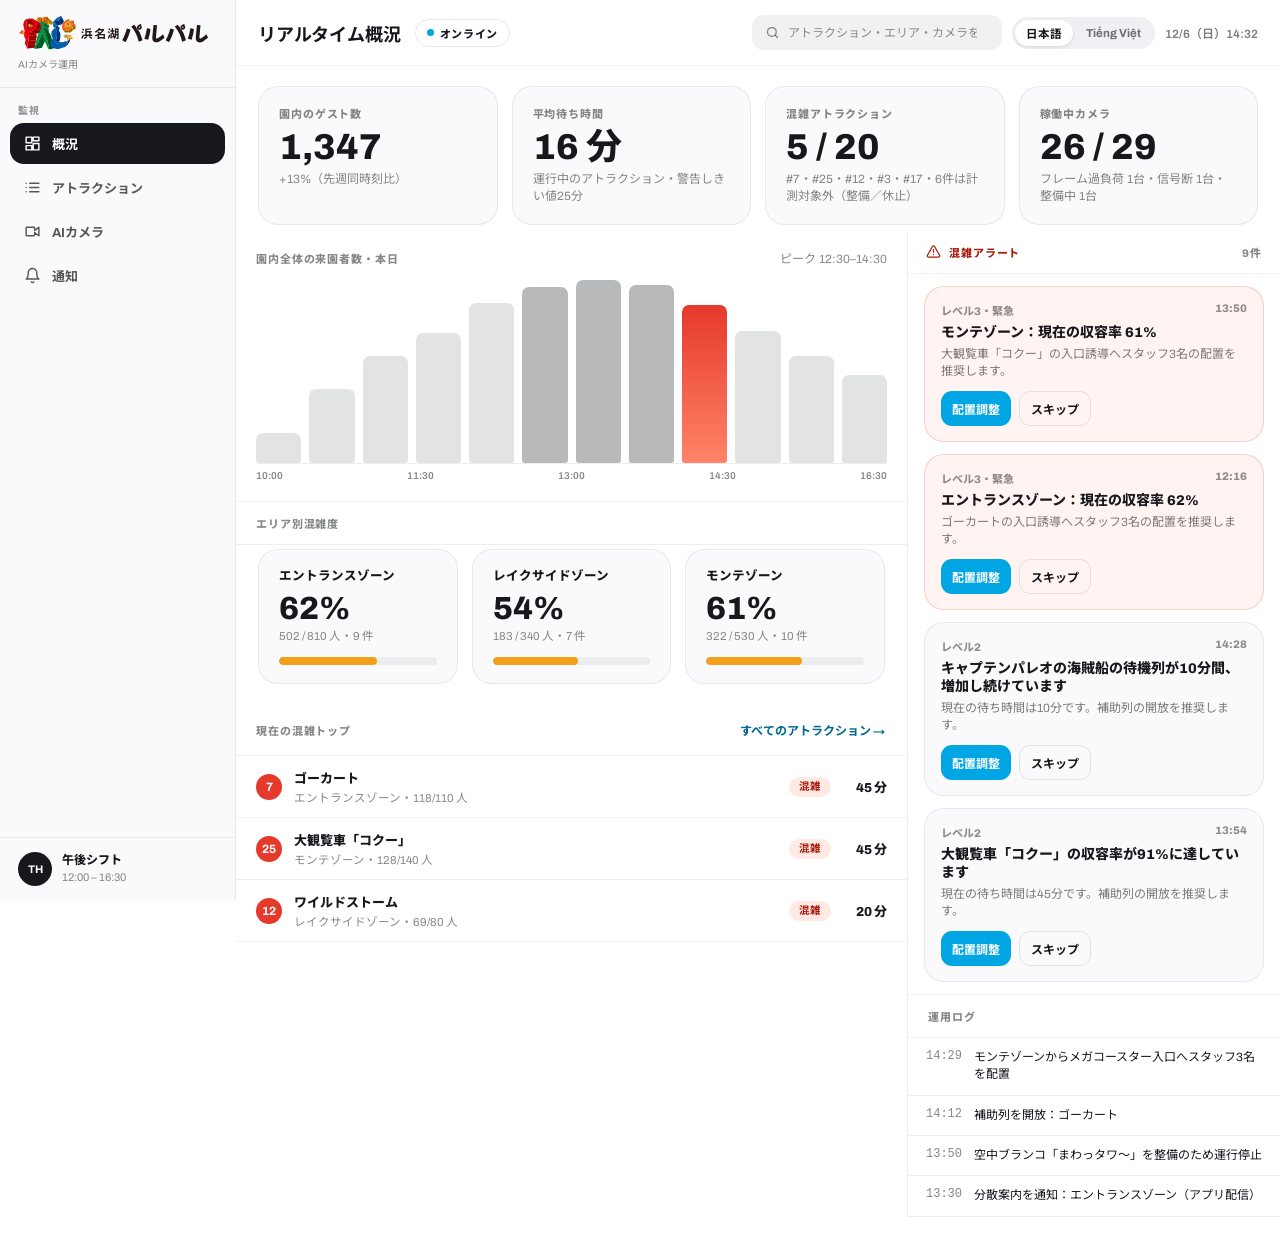
==== admin.html @ 5012a734 "ParuParu Park AI: guest app and admin for AI camera crowd management Plain HTML/CSS/JS web app (no b" ====
<!doctype html>
<html lang="ja">
<head>
  <meta charset="utf-8">
  <meta name="viewport" content="width=device-width, initial-scale=1">
  <title>パルパル AIカメラ運用</title>
  <link rel="preconnect" href="https://fonts.googleapis.com">
  <link rel="preconnect" href="https://fonts.gstatic.com" crossorigin>
  <link href="https://fonts.googleapis.com/css2?family=Archivo:wght@400;500;600;700;800&family=Noto+Sans+JP:wght@400;500;700;800&display=swap" rel="stylesheet">
  <link rel="stylesheet" href="css/base.css">
  <link rel="stylesheet" href="css/admin.css">
</head>
<body class="admin">
  <div class="shell">
    <aside class="side">
      <div class="logo"><div><img src="assets/logo.svg" alt="浜名湖パルパル"><small>AIカメラ運用</small></div></div>
      <div class="grp">監視</div>
      <nav id="nav"></nav>
      <div class="me"><span class="av">TH</span><div><b>午後シフト</b><small>12:00 – 16:30</small></div></div>
    </aside>
    <div class="main">
      <header class="top">
        <div class="l"><h1 id="title">リアルタイム概況</h1><span class="online"><i></i>オンライン</span></div>
        <div class="r">
          <div class="gsearch">
            <label><svg width="15" height="15" viewBox="0 0 24 24" fill="none" stroke="rgba(22,24,29,.52)" stroke-width="2" stroke-linecap="round"><circle cx="11" cy="11" r="7"/><path d="m20 20-3.5-3.5"/></svg>
              <input id="q" type="search" placeholder="アトラクション・エリア・カメラを検索…" autocomplete="off"></label>
            <div class="res" id="qres" hidden></div>
          </div>
          <span class="date" id="date"></span>
        </div>
      </header>
      <div id="page"></div>
    </div>
  </div>
  <div class="toast-wrap" id="toasts"></div>
  <div id="modal"></div>

  <script src="data/attractions.js"></script>
  <script src="js/icons.js"></script>
  <script src="js/core.js"></script>
  <script src="js/i18n.js"></script>
  <script src="js/admin.js"></script>
</body>
</html>
---- css/base.css ----
/* Design tokens — values taken from the "ParuParu Park AI v2 JP" mockup */
:root {
  --ink: #16181d;
  --ground: #ffffff;
  --surf: #f1f1f4;          /* chips, inputs, secondary buttons */
  --surf-2: #fafafc;        /* cards, sidebar */
  --surf-3: #f7f7fa;        /* spec tiles, tip boxes */
  --canvas: #f4f4f7;
  --acc: #00a5e3;
  --acc-hover: #008fc9;
  --acc-ink: #00688f;
  --acc-soft: #e4f4fc;
  --acc-tint: #eaf7fd;
  --div: rgba(22,24,29,.1);
  --div2: rgba(22,24,29,.07);
  --m72: rgba(22,24,29,.72);
  --m60: rgba(22,24,29,.6);
  --m52: rgba(22,24,29,.52);
  --m45: rgba(22,24,29,.45);

  --hot: #e5392b;  --hot-d: #a81d0c;  --hot-bg: #ffe9e4;  --hot-tint: #fff4f1;  --hot-line: rgba(229,57,43,.2);
  --mid: #f0a01a;  --mid-bg: #fff2d4; --mid-ink: #8a5200;
  --free: #17a34a; --free-bg: #e4f7ec; --free-ink: #0d7a3c;
  --maint: #c2c2cd; --maint-bg: #ededf2;

  --font: Archivo, "Noto Sans JP", "Hiragino Sans", "Hiragino Kaku Gothic ProN", "Yu Gothic", Meiryo, system-ui, sans-serif;
  --mono: ui-monospace, Menlo, Consolas, "IBM Plex Mono", monospace;
}
* { box-sizing: border-box; }
html, body { margin: 0; }
body { font-family: var(--font); color: var(--ink); background: var(--ground); -webkit-font-smoothing: antialiased; }
button { font: inherit; color: inherit; cursor: pointer; border: 0; background: none; padding: 0; transition: background .16s ease, color .16s ease, box-shadow .16s ease, transform .12s ease; }
button:active { transform: scale(.965); }
input, textarea, select { font: inherit; color: inherit; outline: none; transition: border-color .16s ease, box-shadow .16s ease; }
input:focus, textarea:focus { border-color: var(--acc) !important; box-shadow: 0 0 0 3px rgba(0,165,227,.16); }
a { color: var(--acc); text-decoration: none; }
::selection { background: rgba(0,165,227,.2); }
::-webkit-scrollbar { width: 9px; height: 9px; }
::-webkit-scrollbar-thumb { background: rgba(22,24,29,.16); border-radius: 9px; }
::-webkit-scrollbar-track { background: transparent; }
@keyframes scIn { from { opacity: 0; transform: translateY(8px); } to { opacity: 1; transform: none; } }
@keyframes scSpin { to { transform: rotate(360deg); } }
.scIn { animation: scIn .32s cubic-bezier(.22,.8,.28,1) both; }
.ic { flex: none; display: block; }
.mono { font-family: var(--mono); }

/* level pills (mockup: pill(k, small)) */
.pill { display: inline-flex; align-items: center; font-size: 12.5px; font-weight: 700; letter-spacing: .005em; padding: 6px 13px; line-height: 1.2; border-radius: 999px; white-space: nowrap; }
.pill.sm { font-size: 10.5px; padding: 4px 10px; }
.k-busy { background: var(--hot-bg); color: var(--hot-d); }
.k-mid { background: var(--mid-bg); color: var(--mid-ink); }
.k-free { background: var(--free-bg); color: var(--free-ink); }
.k-maint { background: var(--maint-bg); color: rgba(22,24,29,.5); }
.k-nocam { background: #f3f3f7; color: rgba(22,24,29,.45); }
/* level fills (map pins, number chips) */
.f-busy { background: var(--hot); } .f-mid { background: var(--mid); } .f-free { background: var(--free); }
.f-maint { background: var(--maint); } .f-nocam { background: #d8d8e0; }

/* hour bars */
.bars { display: flex; align-items: flex-end; gap: 8px; border-bottom: 1px solid var(--div2); }
.bars > div { flex: 1; display: flex; flex-direction: column; justify-content: flex-end; height: 100%; }
.bars i { display: block; border-radius: 7px 7px 3px 3px; transition: height .4s cubic-bezier(.22,.8,.28,1); background: rgba(22,24,29,.12); }
.bars i.hi { background: rgba(22,24,29,.3); }
.bars i.now { background: linear-gradient(180deg, var(--hot) 0%, #ff8368 100%); }
.bars i.off { background: repeating-linear-gradient(45deg, #ececf1 0 4px, #e2e2e9 4px 8px); }
.bars-x { display: flex; justify-content: space-between; font-size: 10px; font-weight: 600; color: var(--m52); margin-top: 5px; }

/* labels */
.eyebrow { font-size: 11px; font-weight: 800; letter-spacing: .08em; text-transform: uppercase; color: var(--m52); }

/* toast */
.toast-wrap { position: fixed; left: 50%; bottom: 28px; transform: translateX(-50%); z-index: 1000; display: flex; flex-direction: column; gap: 8px; align-items: center; pointer-events: none; }
.toast { background: var(--ink); color: #fff; padding: 11px 18px; border-radius: 14px; font-size: 13px; font-weight: 700; box-shadow: 0 12px 34px -10px rgba(22,24,29,.5); animation: scIn .25s ease; max-width: min(90vw, 520px); text-align: center; overflow-wrap: anywhere; }
---- css/admin.css ----
/* Admin (管理システム) — values from the "ParuParu Park AI v2 JP" mockup */
body.admin { background: #fff; }
.shell { display: grid; grid-template-columns: 236px minmax(0, 1fr); min-height: 100vh; }

/* sidebar */
.side { background: var(--surf-2); border-right: 1px solid var(--div2); display: flex; flex-direction: column; position: sticky; top: 0; height: 100vh; }
.side .logo { display: flex; align-items: center; gap: 10px; padding: 16px 18px; border-bottom: 1px solid var(--div2); }
.side .logo img { height: 34px; width: auto; display: block; }
.side .logo small { display: block; font-size: 10px; color: var(--m52); margin-top: 6px; }
.side .grp { padding: 14px 0 6px 18px; font-size: 10px; font-weight: 800; letter-spacing: .1em; text-transform: uppercase; color: rgba(22,24,29,.44); }
.side nav a { display: flex; align-items: center; gap: 11px; width: calc(100% - 20px); margin: 0 10px 3px; color: var(--m72); border-radius: 14px; padding: 11px 14px; font-weight: 700; font-size: 13px; white-space: nowrap; }
.side nav a:hover { background: rgba(22,24,29,.05); }
.side nav a.on { background: var(--ink); color: #fff; }
.side nav a .badge { margin-left: auto; font-size: 10.5px; font-weight: 700; background: var(--acc); color: #fff; border-radius: 999px; min-width: 19px; height: 19px; display: flex; align-items: center; justify-content: center; padding: 0 5px; }
.side .me { margin-top: auto; border-top: 1px solid var(--div2); padding: 14px 18px; display: flex; align-items: center; gap: 10px; }
.side .me .av { width: 34px; height: 34px; border-radius: 999px; background: var(--ink); color: #fff; display: flex; align-items: center; justify-content: center; font-size: 11px; font-weight: 700; }
.side .me b { display: block; font-size: 12px; font-weight: 800; line-height: 1.1; }
.side .me small { font-size: 11px; color: var(--m52); }

/* top bar */
.main { min-width: 0; }
.top { display: flex; align-items: center; justify-content: space-between; gap: 16px; padding: 15px 22px; border-bottom: 1px solid var(--div2); position: sticky; top: 0; background: #fff; z-index: 20; }
.top .l { display: flex; align-items: center; gap: 14px; min-width: 0; }
.top h1 { margin: 0; font-size: 18px; font-weight: 700; letter-spacing: -.01em; white-space: nowrap; }
.online { display: flex; align-items: center; gap: 6px; font-size: 11px; font-weight: 800; letter-spacing: .06em; border: 1px solid var(--div); padding: 5px 11px; border-radius: 999px; white-space: nowrap; }
.online i { width: 7px; height: 7px; border-radius: 999px; background: var(--acc); }
.top .r { display: flex; align-items: center; gap: 10px; }
.gsearch { position: relative; }
.gsearch label { display: flex; align-items: center; gap: 8px; border-radius: 12px; padding: 10px 13px; min-width: 250px; background: var(--surf); }
.gsearch input { border: 0; background: none; font-size: 12px; min-width: 0; flex: 1; padding: 0; }
.gsearch input:focus { box-shadow: none; }
.gsearch input::placeholder { color: rgba(22,24,29,.48); }
.gsearch .res { position: absolute; top: 44px; right: 0; left: 0; min-width: 300px; background: #fff; border: 1px solid var(--div); border-radius: 16px; padding: 6px; box-shadow: 0 12px 34px -10px rgba(22,24,29,.3); max-height: 360px; overflow: auto; z-index: 30; }
.gsearch .res a { display: flex; gap: 10px; align-items: center; color: var(--ink); border-radius: 10px; padding: 8px 10px; font-size: 12px; font-weight: 600; }
.gsearch .res a:hover, .gsearch .res a.sel { background: var(--surf); }
.gsearch .res small { margin-left: auto; font-size: 11px; color: var(--m52); white-space: nowrap; }
.gsearch .res .none { padding: 10px; font-size: 12px; color: var(--m52); }
.top .date { font-size: 12px; font-weight: 600; color: rgba(22,24,29,.56); white-space: nowrap; }

/* shared blocks */
.kpis { display: grid; grid-template-columns: repeat(4, minmax(0, 1fr)); gap: 14px; padding: 20px 22px 6px; }
.cell { padding: 18px 20px; background: var(--surf-2); border: 1px solid var(--div2); border-radius: 20px; }
.kpi .v { font-size: 36px; font-weight: 800; line-height: 1.05; margin-top: 8px; }
.kpi.n .v { font-size: 29px; letter-spacing: -.02em; margin-top: 9px; }
.kpi .s { font-size: 12px; color: var(--m52); margin-top: 4px; line-height: 1.45; }
.sechead { display: flex; align-items: center; justify-content: space-between; gap: 16px; padding: 13px 20px; border-bottom: 1px solid var(--div2); }
.lnk { color: var(--acc-ink); font-weight: 700; font-size: 12px; border-radius: 11px; padding: 4px 2px; white-space: nowrap; }
.lnk:hover { color: var(--ink); }
.btn { background: transparent; border: 1px solid var(--div); padding: 8px 12px; font-weight: 700; font-size: 12px; border-radius: 11px; color: var(--ink); white-space: nowrap; display: inline-flex; align-items: center; gap: 6px; }
.btn:hover { background: rgba(22,24,29,.05); }
.btn.acc { background: var(--acc); border-color: var(--acc); color: #fff; }
.btn.acc:hover { background: var(--acc-hover); }
.btn.gray { background: var(--surf); border-color: var(--surf); }
.btn.gray:hover { background: rgba(22,24,29,.1); }
.btn.lg { padding: 11px 14px; font-size: 13px; border-radius: 12px; }
.btn.lg.acc { padding: 12px 15px; }
.btn.ghost { border-color: transparent; color: var(--m60); }
.btn.ghost:hover { color: var(--ink); background: transparent; }
.btn.link { color: var(--acc-ink); }
.btn.link:hover { background: var(--acc-tint); }
.btn:disabled { opacity: .45; cursor: default; }
.chip { background: var(--surf); color: var(--m72); border-radius: 999px; padding: 8px 13px; font-size: 11.5px; font-weight: 700; white-space: nowrap; flex: none; }
.chip:hover { background: #e6e6ec; }
.chip.on { background: var(--ink); color: #fff; }
.chipsbar { display: flex; align-items: center; gap: 8px; padding: 12px 20px; border-bottom: 1px solid var(--div2); overflow-x: auto; scrollbar-width: none; }
.chipsbar .vr { width: 1px; height: 22px; flex: none; background: rgba(22,24,29,.12); margin: 0 4px; }
.num-chip { width: 26px; height: 26px; flex: none; border-radius: 999px; display: flex; align-items: center; justify-content: center; font-size: 12px; font-weight: 700; color: #fff; }
.meter { height: 8px; background: #ececf1; border-radius: 999px; overflow: hidden; }
.meter i { display: block; height: 100%; border-radius: 999px; transition: width .4s ease; }
.meter i.over { background: repeating-linear-gradient(45deg, #b3230f 0 5px, #8f1c0b 5px 10px); }
.empty { padding: 40px 22px; text-align: center; font-size: 13px; color: rgba(22,24,29,.5); }
.dd { position: relative; flex: none; }
.dd > summary { list-style: none; display: flex; align-items: center; gap: 8px; background: var(--surf); border-radius: 999px; padding: 8px 13px; font-size: 11.5px; font-weight: 700; cursor: pointer; width: 210px; }
.dd.w186 > summary { width: 186px; }
.dd > summary::-webkit-details-marker { display: none; }
.dd > summary span { flex: 1; min-width: 0; overflow: hidden; text-overflow: ellipsis; white-space: nowrap; }
.dd .menu { position: absolute; right: 0; top: 42px; z-index: 9; width: 250px; max-height: 290px; overflow: auto; background: #fff; border: 1px solid var(--div); border-radius: 16px; padding: 6px; box-shadow: 0 12px 34px -10px rgba(22,24,29,.3); }
.dd.w186 .menu { width: 210px; }
.dd .menu button { display: block; width: 100%; text-align: left; border-radius: 10px; padding: 8px 10px; font-size: 12px; font-weight: 600; color: rgba(22,24,29,.75); white-space: nowrap; overflow: hidden; text-overflow: ellipsis; }
.dd .menu button:hover { background: var(--surf); }
.dd .menu button.on { background: var(--ink); color: #fff; font-weight: 700; }
.pager { display: flex; align-items: center; justify-content: space-between; gap: 16px; padding: 16px 22px 22px; }
.pager .info { font-size: 12px; color: var(--m52); }
.pager .pg { display: flex; align-items: center; gap: 6px; }
.pager .pg button { min-width: 34px; height: 34px; border-radius: 11px; background: var(--surf); color: var(--m72); font-size: 12.5px; font-weight: 700; display: flex; align-items: center; justify-content: center; }
.pager .pg button.arrow { font-size: 15px; color: var(--ink); }
.pager .pg button.on { background: var(--ink); color: #fff; }
.pager .pg button:disabled { background: var(--surf-3); color: rgba(22,24,29,.3); cursor: default; }
.pager .pg button.txt { padding: 8px 13px; font-size: 12px; color: var(--ink); }
.pager .pg button.txt:disabled { background: transparent; }
.grid-h { display: grid; gap: 14px; padding: 10px 20px; border-bottom: 1px solid var(--div2); font-size: 11px; font-weight: 800; letter-spacing: .07em; text-transform: uppercase; color: var(--m52); white-space: nowrap; }
.grid-r { display: grid; gap: 14px; align-items: center; padding: 12px 20px; border-bottom: 1px solid var(--div2); cursor: pointer; font-size: 13px; }
.grid-r:hover { background: rgba(22,24,29,.04); }
.r { text-align: right; }

/* dashboard */
.dash { display: grid; grid-template-columns: minmax(0, 1fr) 372px; }
.dash > .l { border-right: 1px solid var(--div2); min-width: 0; }
.chartblk { padding: 18px 20px 20px; border-bottom: 1px solid var(--div2); }
.chartblk .hd { display: flex; align-items: baseline; justify-content: space-between; gap: 16px; }
.chartblk .hd span { font-size: 12px; color: var(--m52); }
.zones { display: grid; grid-template-columns: repeat(3, minmax(0, 1fr)); gap: 14px; padding: 4px 22px 20px; }
.zones .cell { color: var(--ink); display: block; }
.zones .cell:hover { border-color: var(--div); }
.zones b.nm { display: block; font-size: 12.5px; font-weight: 800; line-height: 1.3; }
.zones .pct { font-size: 32px; font-weight: 800; line-height: 1.05; margin-top: 8px; }
.zones .dt { font-size: 11.5px; color: var(--m52); margin-top: 2px; }
.zones .meter { margin-top: 14px; }
.toprow { display: flex; align-items: center; gap: 12px; padding: 12px 20px; border-bottom: 1px solid var(--div2); cursor: pointer; font-size: 13px; }
.toprow:hover { background: rgba(22,24,29,.04); }
.toprow .bd { flex: 1; min-width: 0; }
.toprow .bd b { display: block; font-weight: 800; }
.toprow .bd small { display: block; font-size: 11.5px; color: var(--m52); margin-top: 2px; }
.toprow .w { font-weight: 800; width: 44px; text-align: right; }
.alhead { display: flex; align-items: center; gap: 8px; padding: 13px 18px; border-bottom: 1px solid var(--div2); font-size: 11px; font-weight: 800; letter-spacing: .08em; text-transform: uppercase; color: var(--hot-d); }
.alhead span { margin-left: auto; color: var(--m52); }
.alerts { padding-top: 12px; }
.alert { padding: 15px 16px; margin: 0 16px 12px; border-radius: 20px; border: 1px solid var(--div2); background: var(--surf-2); }
.alert.hot { border-color: var(--hot-line); background: var(--hot-tint); }
.alert .ah { display: flex; justify-content: space-between; font-size: 11px; font-weight: 800; color: rgba(22,24,29,.48); }
.alert h3 { margin: 6px 0 0; font-size: 14px; font-weight: 800; line-height: 1.3; }
.alert p { margin: 4px 0 0; font-size: 12px; color: rgba(22,24,29,.56); line-height: 1.45; }
.alert .btns { display: flex; gap: 8px; margin-top: 10px; }
.alert .btns button { padding: 8px 11px; font-weight: 700; font-size: 12px; border-radius: 11px; }
.alert .btns .ok { background: var(--acc); color: #fff; }
.alert .btns .ok:hover { background: var(--acc-hover); }
.alert .btns .sk { border: 1px solid var(--div); }
.alert .btns .sk:hover { background: rgba(22,24,29,.05); }
.alempty { padding: 4px 18px 16px; font-size: 12px; color: var(--m52); }
.logrow { display: flex; gap: 12px; padding: 11px 18px; border-bottom: 1px solid var(--div2); font-size: 12px; }
.logrow time, .klog time { font-family: var(--mono); color: var(--m52); flex: none; }
.logrow span { flex: 1; line-height: 1.45; }

/* ride list */
.toolbar { display: flex; align-items: center; justify-content: space-between; gap: 20px; padding: 12px 20px; border-bottom: 1px solid var(--div2); }
.toolbar .fs { display: flex; gap: 8px; align-items: center; flex-wrap: wrap; justify-content: flex-end; }
.lsearch { display: flex; align-items: center; gap: 10px; border-radius: 12px; padding: 10px 13px; min-width: 260px; background: var(--surf); }
.lsearch input { border: 0; background: none; font-size: 12px; flex: 1; min-width: 0; padding: 0; }
.lsearch input:focus { box-shadow: none; }
.countrow { display: flex; align-items: baseline; justify-content: space-between; gap: 16px; padding: 11px 20px; border-bottom: 1px solid var(--div2); }
.countrow b { display: block; font-size: 13px; font-weight: 800; }
.countrow small { display: block; font-size: 11.5px; color: var(--m52); margin-top: 3px; }
.countrow > span, .countrow > button { font-size: 12px; color: var(--m52); }
.rides-g { grid-template-columns: 2.3fr 1.1fr 1.5fr .6fr .7fr .9fr .8fr 124px; }
.rides-g .nmc { font-weight: 800; display: flex; align-items: center; gap: 12px; min-width: 0; }
.rides-g .rthumb { position: relative; width: 56px; height: 56px; flex: none; border-radius: 14px; background: var(--surf) center / cover no-repeat; box-shadow: inset 0 0 0 1px var(--div2); }
.rides-g .rthumb.noimg { background: repeating-linear-gradient(-45deg, #f1f1f4 0 6px, #e6e6ec 6px 12px); }
.rides-g .rthumb .num-chip { position: absolute; left: 4px; bottom: 4px; width: 20px; height: 20px; font-size: 10.5px; outline: 2px solid rgba(255,255,255,.9); }
.rides-g .nmc span:last-child { overflow: hidden; text-overflow: ellipsis; white-space: nowrap; }
.rides-g .zn { color: rgba(22,24,29,.56); font-size: 12px; }
.capc .cap-row { display: flex; align-items: baseline; justify-content: space-between; gap: 8px; font-size: 11.5px; margin-bottom: 5px; width: 94%; }
.capc .cap-row b { font-weight: 700; } .capc .cap-row span { color: rgba(22,24,29,.5); }
.capc.over .cap-row b, .capc.over .cap-row span { color: #b3230f; font-weight: 700; }
.capc .meter { width: 94%; }
.capc .ov { display: flex; align-items: center; gap: 5px; margin-top: 6px; font-size: 10.5px; font-weight: 700; color: #b3230f; }
.camlbl { font-family: var(--mono); font-size: 11.5px; color: rgba(22,24,29,.56); }

/* two-column detail pages */
.split { display: grid; grid-template-columns: minmax(0, 1fr) 400px; }
.split.w380 { grid-template-columns: minmax(0, 1fr) 380px; }
.split.w352 { grid-template-columns: minmax(0, 1fr) 352px; }
.split > .l { border-right: 1px solid var(--div2); padding: 20px; min-width: 0; }
.split > .l.np { padding: 0; }
.split > .l.fp { padding: 20px 24px 28px; }
.split > .rc { display: flex; flex-direction: column; }
.pad { padding: 16px 18px; border-bottom: 1px solid var(--div2); }
.pad.last { border-bottom: 0; }
.kv { display: flex; justify-content: space-between; gap: 12px; padding: 9px 0; border-bottom: 1px solid var(--div2); font-size: 13px; }
.kv span { color: rgba(22,24,29,.56); }
.kv b { font-weight: 800; text-align: right; }
.kv b.warn { color: var(--acc-ink); }
.kv.cov { padding: 10px 0; }
.kv.cov b { text-align: left; } .kv.cov span { text-align: right; }
.klog { display: flex; gap: 12px; padding: 9px 0; border-bottom: 1px solid var(--div2); font-size: 12px; }
.klog span { flex: 1; }
.headrow { display: flex; align-items: center; gap: 12px; }
.headrow .sp { flex: 1; }
.ttl { display: flex; align-items: baseline; gap: 12px; margin-top: 14px; flex-wrap: wrap; }
.ttl .code { font-family: var(--mono); font-size: 24px; font-weight: 600; white-space: nowrap; flex: none; }
.ttl .code.s22 { font-size: 22px; }
.ttl .nm { font-size: 26px; font-weight: 800; line-height: 1.1; }
.sub { font-size: 12px; color: var(--m52); margin-top: 4px; }

/* ride detail */
.rhead { display: flex; align-items: flex-end; justify-content: space-between; gap: 16px; margin-top: 14px; }
.rhead .nm { font-size: 29px; font-weight: 800; line-height: 1.1; margin-top: 4px; }
.camcards { display: grid; grid-template-columns: 1fr 1fr; gap: 16px; margin-top: 18px; }
.camcard { border: 1px solid rgba(22,24,29,.08); border-radius: 18px; cursor: pointer; overflow: hidden; }
.camcard:hover { border-color: var(--div); box-shadow: 0 6px 18px -10px rgba(22,24,29,.25); }
.camcard .feed { position: relative; height: 180px; overflow: hidden; background: repeating-linear-gradient(45deg, #f1f1f4 0 9px, #e6e6ec 9px 18px); }
.camcard .feed.alt { background: repeating-linear-gradient(-45deg, #f1f1f4 0 9px, #e6e6ec 9px 18px); }
.camcard .feed .bx { position: absolute; border: 2px solid var(--ink); opacity: .55; }
.camcard .feed .bx.hot { border-color: var(--acc); opacity: 1; }
.camcard .feed .tg { position: absolute; left: 8px; top: 8px; font-family: var(--mono); font-size: 10px; background: rgba(255,255,255,.94); border-radius: 999px; padding: 4px 9px; white-space: nowrap; line-height: 1; box-shadow: 0 1px 3px rgba(22,24,29,.14); }
.camcard .ft { display: flex; justify-content: space-between; padding: 9px 12px; border-top: 1px solid var(--div2); font-size: 11px; font-weight: 800; }
.camcard .ft span:last-child { color: var(--acc-ink); }
.nocams { grid-column: 1 / -1; border: 1px dashed rgba(22,24,29,.2); border-radius: 18px; padding: 22px; font-size: 13px; line-height: 1.5; color: rgba(22,24,29,.56); }
.big2 { display: grid; grid-template-columns: 1fr 1fr; gap: 14px; margin-top: 10px; }
.big2 b { font-size: 32px; font-weight: 800; line-height: 1; display: block; }
.big2 b span { font-size: 13px; margin-left: 3px; }
.big2 small { font-size: 11px; color: var(--m52); }
.formula { display: flex; align-items: baseline; gap: 8px; flex-wrap: wrap; font-family: var(--mono); font-size: 12.5px; margin-top: 10px; padding-bottom: 12px; border-bottom: 1px solid var(--div2); }
.formula .m { color: rgba(22,24,29,.48); } .formula b { font-weight: 600; } .formula b.acc { color: var(--acc-ink); }
.kv.calc { font-size: 12.5px; }
.kv.calc span { flex: 1; min-width: 0; } .kv.calc b { white-space: nowrap; }
.note { font-size: 11.5px; color: var(--m52); line-height: 1.5; margin-top: 10px; }
.opsbox .eyebrow { color: var(--acc); }
.opsbox p { font-size: 14px; line-height: 1.5; margin: 8px 0 0; }
.opsbox .btns { display: flex; gap: 8px; margin-top: 12px; flex-wrap: wrap; }

/* cameras */
.cams-g { grid-template-columns: 118px 2.4fr 1.3fr 1.1fr .8fr 124px; gap: 16px; padding-left: 22px; padding-right: 22px; }
.cams-g.grid-r { padding-top: 13px; padding-bottom: 13px; }
.cams-g .code { display: flex; align-items: center; gap: 9px; font-family: var(--mono); font-size: 12px; white-space: nowrap; }
.cams-g .dot { width: 9px; height: 9px; flex: none; border-radius: 999px; }
.cams-g .pl { font-size: 13px; font-weight: 700; overflow: hidden; text-overflow: ellipsis; white-space: nowrap; }
.cams-g .zn { font-size: 12px; color: var(--m60); overflow: hidden; text-overflow: ellipsis; white-space: nowrap; }
.cams-g .cn { text-align: left; white-space: nowrap; }
.cams-g .cn b { font-size: 16px; font-weight: 800; letter-spacing: -.02em; }
.cams-g .cn small { font-size: 10.5px; color: rgba(22,24,29,.68); margin-left: 4px; }
.feedbig { position: relative; margin-top: 16px; border-radius: 20px 20px 0 0; overflow: hidden; border: 1px solid rgba(22,24,29,.08); border-bottom: 0; height: 424px; background: #14161c url(../assets/zone-sample.png) center / contain no-repeat; }
.feedbig.dead { height: 340px; background: #ececf1; }
.feedbig .deadmsg { position: absolute; inset: 0; display: flex; align-items: center; justify-content: center; font-size: 13px; font-weight: 800; color: rgba(22,24,29,.48); }
.feedbig .live { position: absolute; left: 12px; bottom: 12px; display: flex; align-items: center; gap: 7px; background: rgba(255,255,255,.92); backdrop-filter: blur(6px); border-radius: 999px; padding: 6px 11px; font-family: var(--mono); font-size: 11px; box-shadow: 0 1px 3px rgba(22,24,29,.12); z-index: 3; }
.feedbig .live i { width: 7px; height: 7px; border-radius: 999px; background: var(--acc); }
.feedbig .live.dead { color: var(--acc-ink); } .feedbig .live.dead i { background: transparent; }
.feedbig .live.paused i { background: var(--mid); }
.feedbig .res { position: absolute; right: 10px; bottom: 10px; background: rgba(255,255,255,.94); border: 1px solid var(--div); padding: 5px 8px; font-family: var(--mono); font-size: 11px; border-radius: 999px; z-index: 3; }
.feedbig .zonearea { position: absolute; inset: 0; z-index: 2; }
.feedbig svg.zone { position: absolute; inset: 0; width: 100%; height: 100%; }
.feedbig svg.zone polygon { fill: rgba(0,165,227,.18); stroke: var(--acc); stroke-width: 2; stroke-dasharray: 7 5; vector-effect: non-scaling-stroke; }
.feedbig .hdl { position: absolute; width: 16px; height: 16px; margin: -8px 0 0 -8px; border-radius: 50%; background: #fff; border: 3px solid var(--acc); cursor: grab; touch-action: none; z-index: 4; }
.feedbig .replay { position: absolute; left: 0; right: 0; top: 0; height: 4px; background: rgba(255,255,255,.2); z-index: 3; }
.feedbig .replay i { display: block; height: 100%; width: 0; background: var(--acc); }
.feedbig .rlbl { position: absolute; right: 12px; top: 12px; background: rgba(22,24,29,.68); color: #fff; font-family: var(--mono); font-size: 11px; padding: 5px 10px; border-radius: 999px; z-index: 3; }
.samplenote { background: var(--surf-2); border: 1px solid rgba(22,24,29,.08); border-top: 0; padding: 9px 14px; font-size: 11.5px; color: rgba(22,24,29,.58); }
.ctlbar { display: flex; align-items: center; justify-content: space-between; gap: 12px; border: 1px solid rgba(22,24,29,.08); border-radius: 0 0 18px 18px; border-top: 0; padding: 10px 14px; flex-wrap: wrap; }
.ctlbar .acts { display: flex; gap: 8px; flex-wrap: wrap; align-items: center; }
.ctlbar .acts button { background: var(--surf); border-radius: 11px; padding: 9px 14px; font-weight: 700; font-size: 12px; white-space: nowrap; color: rgba(22,24,29,.75); }
.ctlbar .acts button:hover { background: #e6e6ec; }
.ctlbar .acts button.p { background: var(--acc); color: #fff; }
.ctlbar .acts button.on { background: var(--acc-soft); color: var(--acc-ink); }
.ctlbar .acts span { font-size: 12px; color: var(--m52); }
.ctlbar .ft { font-size: 12px; font-weight: 800; color: var(--acc-ink); }
.ctlbar .ft.dead { color: rgba(22,24,29,.48); }
.ctlbar .ft.paused { color: var(--mid-ink); }
.chartnote { font-size: 12px; font-weight: 600; color: var(--acc-ink); margin-top: 8px; }

/* notices */
.nt-g { grid-template-columns: 2.6fr 1fr 1.1fr 1fr .7fr 124px; gap: 16px; padding-left: 22px; padding-right: 22px; }
.nt-g.grid-h { padding-top: 11px; padding-bottom: 11px; }
.nt-g.grid-r { padding-top: 14px; padding-bottom: 14px; }
.nt-g .pills { display: flex; align-items: center; gap: 9px; }
.kind { display: inline-flex; align-items: center; border-radius: 999px; padding: 4px 11px; font-size: 11px; font-weight: 700; white-space: nowrap; }
.nt-g .auto { display: inline-flex; align-items: center; border-radius: 999px; padding: 3px 9px; font-size: 10.5px; font-weight: 700; white-space: nowrap; background: var(--surf); color: rgba(22,24,29,.55); }
.nt-g .auto.on { background: var(--acc-soft); color: var(--acc-ink); }
.nt-g .tt { font-weight: 800; margin-top: 7px; line-height: 1.35; overflow: hidden; text-overflow: ellipsis; white-space: nowrap; }
.nt-g .bd { font-size: 11.5px; color: var(--m52); margin-top: 3px; overflow: hidden; text-overflow: ellipsis; white-space: nowrap; }
.nt-g .sm { font-size: 12px; color: var(--m60); }
.st { display: inline-flex; align-items: center; gap: 6px; font-size: 11.5px; font-weight: 700; white-space: nowrap; color: rgba(22,24,29,.62); }
.st i { width: 7px; height: 7px; border-radius: 999px; flex: none; background: #b8b8c2; }
.st.sending { color: var(--free-ink); } .st.sending i { background: var(--free); }
.st.scheduled { color: var(--mid-ink); } .st.scheduled i { background: var(--mid); }
.st.draft { color: var(--m45); } .st.draft i { background: var(--maint); }

/* forms */
.flabel { font-size: 11px; font-weight: 700; letter-spacing: .08em; text-transform: uppercase; color: var(--m52); }
.flabel.b { font-weight: 800; margin-bottom: 7px; }
.fin { width: 100%; border: 1px solid rgba(22,24,29,.12); background: #fff; color: var(--ink); border-radius: 12px; padding: 12px 14px; font-size: 13.5px; font-weight: 700; }
.fin.ta { font-size: 13px; line-height: 1.5; font-weight: 400; resize: none; }
.fin.n { font-size: 15px; font-weight: 600; padding: 11px 12px; }
.fin.mono { font-family: var(--mono); font-size: 14px; font-weight: 400; padding: 11px 12px; }
.fin.ta2 { font-size: 14px; line-height: 1.5; font-weight: 400; padding: 11px 12px; resize: vertical; }
.hint { font-size: 11px; color: rgba(22,24,29,.48); margin-top: 6px; line-height: 1.45; }
.opts { display: flex; flex-wrap: wrap; gap: 8px; }
.opt { background: var(--surf); color: var(--m72); border-radius: 12px; padding: 11px 13px; font-weight: 700; font-size: 12px; white-space: nowrap; }
.opt.k { font-size: 12.5px; }
.opt:hover { background: #e6e6ec; }
.opt.on { background: var(--acc); color: #fff; }
.seg { display: flex; flex-wrap: wrap; gap: 6px 0; }
.seg button { flex: 1; background: transparent; color: var(--ink); border: 1px solid var(--div); margin-left: 6px; border-radius: 12px; padding: 11px 13px; font-weight: 700; font-size: 12.5px; text-align: left; white-space: nowrap; }
.seg button:first-child { margin-left: 0; }
.seg.sm button { font-size: 11.5px; padding: 11px 12px; }
.seg button:hover { background: rgba(22,24,29,.04); }
.seg button.on { background: var(--ink); color: #fff; }
.chk { display: flex; gap: 12px; align-items: flex-start; cursor: pointer; }
.box { width: 22px; height: 22px; flex: none; margin-top: 1px; border-radius: 7px; display: flex; align-items: center; justify-content: center; font-size: 12px; font-weight: 700; background: #fff; color: #fff; border: 1px solid rgba(22,24,29,.16); }
.box.on { background: var(--acc); border-color: var(--acc); }
.box.sq { width: 20px; height: 20px; border-radius: 0; font-weight: 800; border-color: var(--div); }
.chk b { display: block; font-size: 13px; font-weight: 800; }
.chk small { display: block; font-size: 11.5px; color: var(--m52); margin-top: 2px; line-height: 1.45; }
.chk small.m4 { margin-top: 4px; }
.chkrow { padding: 12px 0; border-bottom: 1px solid var(--div2); }
.saved { display: inline-flex; align-items: center; gap: 7px; background: var(--free-bg); color: var(--free-ink); border-radius: 999px; padding: 6px 12px; font-size: 11.5px; font-weight: 700; }
.nf-top { display: flex; align-items: center; gap: 12px; padding: 14px 22px; border-bottom: 1px solid var(--div2); }
.nf-l { padding: 20px 22px 8px; }
.nf-l.t6 { padding-top: 6px; } .nf-l.t0 { padding-top: 0; }
.nf-b { padding: 0 22px 16px; }
.nf-b.b18 { padding-bottom: 18px; }
.nf-split { display: grid; grid-template-columns: 1fr 1fr; border-top: 1px solid var(--div2); }
.nf-split > div { padding: 18px 22px; }
.nf-split > div:first-child { border-right: 1px solid var(--div2); }
.nf-split .opts { margin-top: 12px; }
.nf-auto { padding: 18px 22px; border-top: 1px solid var(--div2); }
.nf-acts { display: flex; gap: 10px; padding: 18px 22px; border-top: 1px solid var(--div2); align-items: center; flex-wrap: wrap; }
.nf-sched { display: flex; gap: 10px; align-items: center; margin-top: 14px; font-size: 12px; color: var(--m52); }
.nf-sched input[type=time] { border: 1px solid rgba(22,24,29,.12); border-radius: 10px; padding: 7px 10px; font-size: 13px; }
.pvhead { padding: 14px 18px; border-bottom: 1px solid var(--div2); }
.pvwrap { padding: 22px 18px; }
.pvframe { background: #eceef2; border-radius: 24px; padding: 16px; }
.pvcard { background: #fff; border-radius: 18px; padding: 14px 15px; box-shadow: 0 2px 8px rgba(22,24,29,.1); }
.pvcard .bh { display: flex; align-items: center; gap: 8px; font-size: 11px; font-weight: 700; }
.pvcard .bh i { width: 22px; height: 22px; border-radius: 7px; background: var(--acc); flex: none; display: flex; align-items: center; justify-content: center; color: #fff; }
.pvcard .bh time { margin-left: auto; font-size: 10.5px; color: var(--m45); font-weight: 500; }
.pvcard h4 { margin: 10px 0 0; font-size: 12.5px; font-weight: 800; line-height: 1.4; word-break: break-word; }
.pvcard p { margin: 5px 0 0; font-size: 11.5px; color: rgba(22,24,29,.62); line-height: 1.5; word-break: break-word; }
.pvcard .kw { margin-top: 10px; }
.pvkv { padding: 6px 18px 14px; }
.pvkv .kv { font-size: 12px; padding: 11px 0; }
.pvkv .kv:last-child { border-bottom: 0; }
.pvkv .kv span { color: rgba(22,24,29,.55); } .pvkv .kv b { font-weight: 700; }
.fhead { display: flex; align-items: center; gap: 12px; }
.fh1 { font-size: 28px; font-weight: 800; line-height: 1.1; margin-top: 14px; }
.steps { display: flex; border-bottom: 1px solid var(--div2); margin-top: 18px; padding-bottom: 12px; flex-wrap: wrap; gap: 8px 0; }
.steps button { background: var(--surf); color: var(--m72); border-radius: 999px; margin-right: 8px; padding: 10px 16px; font-weight: 700; font-size: 12.5px; }
.steps button.on { background: var(--ink); color: #fff; }
.fgrid { padding-top: 20px; display: grid; grid-template-columns: 1fr 1fr; gap: 20px 24px; }
.fgrid .full { grid-column: 1 / -1; }
.calcbox { display: flex; align-items: center; gap: 10px; flex-wrap: wrap; border: 1px solid var(--div); background: var(--surf-3); padding: 11px 13px; font-family: var(--mono); font-size: 12.5px; }
.calcbox .m { color: var(--m52); } .calcbox b { font-weight: 600; } .calcbox b.acc { color: var(--acc-ink); }
.photo { display: flex; align-items: center; gap: 14px; border: 1px dashed rgba(22,24,29,.2); border-radius: 18px; padding: 14px; }
.photo .ph { width: 96px; height: 64px; flex: none; border: 1px solid var(--div); background: repeating-linear-gradient(-45deg, #f1f1f4 0 8px, #e6e6ec 8px 16px) center / cover; }
.pickwrap { margin-top: 12px; border-top: 1px solid var(--div2); max-height: 330px; overflow: auto; }
.pickwrap.tall { max-height: none; }
.pickrow { display: flex; align-items: center; gap: 12px; padding: 12px 2px; border-bottom: 1px solid var(--div2); cursor: pointer; }
.pickrow.s11 { padding: 11px 2px; }
.pickrow.on { background: var(--acc-tint); }
.pickrow .bd { flex: 1; min-width: 0; }
.pickrow .bd b { display: block; font-size: 13px; font-weight: 800; }
.pickrow .bd small { display: block; font-size: 11px; color: var(--m52); margin-top: 2px; }
.pickrow .role { font-size: 11px; font-weight: 800; letter-spacing: .05em; text-transform: uppercase; color: rgba(22,24,29,.44); white-space: nowrap; }
.pickrow.on .role, .pickrow .role.acc { color: var(--acc-ink); }
.pickrow .nochip { min-width: 26px; height: 24px; flex: none; border-radius: 999px; display: flex; align-items: center; justify-content: center; font-size: 11px; font-weight: 700; background: var(--surf); padding: 0 7px; }
.thbar { display: flex; height: 34px; border: 1px solid var(--div); }
.thbar div { flex: 1; display: flex; align-items: center; justify-content: center; font-size: 11.5px; font-weight: 700; color: rgba(22,24,29,.55); }
.thbar div.on.free { background: var(--free); color: #fff; } .thbar div.on.mid { background: var(--mid); color: #fff; } .thbar div.on.busy { background: var(--acc); color: #fff; }
.pvride { border: 1px solid rgba(22,24,29,.08); border-radius: 18px; margin-top: 12px; overflow: hidden; }
.pvride .img { height: 96px; background: repeating-linear-gradient(-45deg, #f1f1f4 0 8px, #e6e6ec 8px 16px) center / cover; border-bottom: 1px solid var(--div2); }
.pvride .bd { padding: 12px 14px; }
.pvride .nm { font-size: 15px; font-weight: 800; line-height: 1.25; }
.pvride .zn { font-size: 11px; color: var(--m52); margin-top: 4px; }
.pvride .ft { display: flex; align-items: flex-end; justify-content: space-between; margin-top: 10px; }
.pvride .ft b { display: block; font-size: 20px; font-weight: 800; line-height: 1; text-align: right; }
.pvride .ft small { display: block; font-size: 10px; color: rgba(22,24,29,.48); }
.checks .ck { display: flex; gap: 10px; padding: 9px 0; border-bottom: 1px solid var(--div2); font-size: 12.5px; }
.checks .ck i { width: 18px; flex: none; font-style: normal; font-weight: 800; color: var(--ink); }
.checks .ck.bad i { color: var(--acc-ink); }
.factions { margin-top: auto; padding: 16px 18px; display: flex; gap: 8px; flex-wrap: wrap; border-top: 1px solid var(--div2); }
.zonebox { position: relative; height: 230px; margin-top: 12px; border: 1px solid rgba(22,24,29,.08); border-radius: 18px; background: repeating-linear-gradient(-45deg, #f1f1f4 0 9px, #e6e6ec 9px 18px); overflow: hidden; }
.zonebox.sm { height: 150px; background: repeating-linear-gradient(45deg, #f1f1f4 0 8px, #e6e6ec 8px 16px); }
.zonebox .zb { position: absolute; border-radius: 12px; border: 2px dashed var(--acc); background: rgba(0,165,227,.1); }
.zonebox .spec { position: absolute; left: 10px; top: 10px; font-family: var(--mono); font-size: 11px; background: rgba(255,255,255,.94); border-radius: 999px; padding: 5px 10px; box-shadow: 0 1px 3px rgba(22,24,29,.14); }
.zonebox.sm .spec { left: 8px; top: 8px; font-size: 10px; padding: 4px 9px; line-height: 1; white-space: nowrap; }
.zonebox .sens { position: absolute; right: 10px; bottom: 10px; font-size: 10px; font-weight: 800; color: var(--acc-ink); background: #fff; padding: 3px 6px; border: 1px solid var(--div); }
.rangerow { display: flex; align-items: center; gap: 14px; margin-top: 14px; }
.rangerow input { flex: 1; accent-color: var(--acc); }
.rangerow span.v { font-family: var(--mono); font-size: 13px; width: 44px; text-align: right; }

/* responsive */
@media (max-width: 1180px) {
  .dash, .split, .split.w380, .split.w352 { grid-template-columns: 1fr; }
  .dash > .l, .split > .l { border-right: 0; border-bottom: 1px solid var(--div2); }
  .kpis { grid-template-columns: repeat(2, minmax(0, 1fr)); }
  .tblwrap { overflow-x: auto; }
  .tblwrap .grid-h, .tblwrap .grid-r { min-width: 860px; }
}
@media (max-width: 820px) {
  .shell { grid-template-columns: 1fr; }
  .side { position: static; height: auto; flex-direction: row; flex-wrap: wrap; align-items: center; }
  .side .logo { border: 0; }
  .side .grp, .side .me { display: none; }
  .side nav { display: flex; overflow-x: auto; width: 100%; padding-bottom: 8px; }
  .side nav a { width: auto; flex: none; }
  .top { position: static; flex-wrap: wrap; }
  .top .r { width: 100%; flex-wrap: wrap; }
  .gsearch, .gsearch label { width: 100%; min-width: 0; }
  .kpis, .zones { grid-template-columns: 1fr; }
  .toolbar { flex-direction: column; align-items: stretch; }
  .lsearch { min-width: 0; }
  .camcards, .fgrid, .nf-split, .big2 { grid-template-columns: 1fr; }
  .nf-split > div:first-child { border-right: 0; border-bottom: 1px solid var(--div2); }
}

/* row actions */
.acts-cell { display: flex; justify-content: flex-end; gap: 4px; }
.ia { width: 32px; height: 32px; border-radius: 10px; display: flex; align-items: center; justify-content: center; color: var(--m52); }
.ia:hover, .ia:focus-visible { background: var(--surf); color: var(--ink); outline: none; }
.ia.del:hover, .ia.del:focus-visible { background: var(--hot-bg); color: var(--hot-d); }

/* modal & confirm */
.mback { position: fixed; inset: 0; z-index: 200; background: rgba(22,24,29,.42); backdrop-filter: blur(2px); display: grid; place-items: center; padding: 16px; animation: scFade .16s ease; }
@keyframes scFade { from { opacity: 0; } }
.modal { background: #fff; border-radius: 24px; width: 580px; max-width: 100%; max-height: calc(100vh - 32px); display: flex; flex-direction: column; box-shadow: 0 30px 80px -20px rgba(22,24,29,.45); }
.modal.sm { width: 420px; }
.mhead { display: flex; align-items: flex-start; justify-content: space-between; gap: 16px; padding: 20px 22px 14px; border-bottom: 1px solid var(--div2); }
.mhead h2 { margin: 4px 0 0; font-size: 20px; font-weight: 800; line-height: 1.25; }
.mx { width: 36px; height: 36px; flex: none; border-radius: 999px; background: var(--surf); display: flex; align-items: center; justify-content: center; }
.mx:hover { background: #e6e6ec; }
.mbody { padding: 18px 22px; overflow: auto; }
.mgrid { display: grid; grid-template-columns: 1fr 1fr; gap: 16px 18px; }
.mgrid .full { grid-column: 1 / -1; }
.mgrid .seg button { padding: 10px 12px; }
.mcalc { font-family: var(--mono); font-size: 14px; color: var(--acc-ink); background: var(--surf-3); border: 1px solid var(--div); border-radius: 12px; padding: 11px 12px; }
.mnote { background: var(--acc-tint); color: var(--acc-ink); border-radius: 12px; padding: 10px 12px; font-size: 12px; font-weight: 600; line-height: 1.5; margin-bottom: 14px; }
.merr { margin-top: 14px; background: var(--hot-tint); border: 1px solid var(--hot-line); color: var(--hot-d); border-radius: 12px; padding: 10px 12px; font-size: 12.5px; font-weight: 700; }
.mfoot { display: flex; justify-content: flex-end; align-items: center; gap: 8px; padding: 14px 22px 18px; border-top: 1px solid var(--div2); flex-wrap: wrap; }
.mbody.confirm { padding: 24px 24px 18px; }
.mbody.confirm h2 { margin: 14px 0 8px; font-size: 18px; font-weight: 800; }
.mbody.confirm p { margin: 0; font-size: 13px; line-height: 1.6; color: rgba(22,24,29,.62); }
.mbody.confirm p b { color: var(--ink); font-weight: 800; }
.cicon { width: 44px; height: 44px; border-radius: 999px; background: var(--hot-bg); color: var(--hot-d); display: flex; align-items: center; justify-content: center; }
.modal.sm .mfoot { border-top: 0; padding-top: 4px; }
.btn.danger { background: var(--hot); border-color: var(--hot); color: #fff; }
.btn.danger:hover { background: #c92e21; }
@media (max-width: 560px) { .mgrid { grid-template-columns: 1fr; } .mfoot .btn { flex: 1; justify-content: center; } .mfoot [data-mfull] { flex-basis: 100%; margin-right: 0 !important; } }

/* labelled filter dropdowns (アトラクション一覧) */
.fdd > summary { width: auto; min-width: 150px; gap: 8px; padding: 7px 12px 7px 14px; background: #fff; border: 1px solid var(--div); }
.fdd > summary:hover { background: var(--surf-3); }
.fdd > summary small { font-size: 10.5px; font-weight: 700; color: var(--m52); white-space: nowrap; }
.fdd > summary span { font-size: 12px; font-weight: 800; }
.fdd.set > summary { background: var(--acc-tint); border-color: rgba(0,165,227,.35); color: var(--acc-ink); }
.fdd.set > summary small { color: var(--acc-ink); opacity: .75; }
.fdd[open] > summary { box-shadow: 0 0 0 3px rgba(0,165,227,.16); border-color: var(--acc); }
.fdd .menu { width: 220px; }
.fdd .menu button { display: flex; align-items: center; gap: 8px; }
.fdd .menu button i { width: 9px; height: 9px; border-radius: 999px; flex: none; }

/* keep toolbar dropdown menus above the table below (header .top is z-index 20) */
.toolbar { position: relative; z-index: 15; }
.dd[open] { z-index: 16; }
.dd .menu { z-index: 50; }

/* filter panel (アトラクション一覧) — labelled fields + 検索 */
.lhead2 { display: flex; align-items: center; justify-content: space-between; gap: 16px; padding: 18px 22px 12px; }
.lhead2 h2 { margin: 0; font-size: 15px; font-weight: 800; }
.btn.round { border-radius: 999px; padding: 10px 18px; font-size: 13px; box-shadow: 0 6px 16px -8px rgba(0,165,227,.7); }
.fpanel { margin: 0 22px 14px; padding: 14px 18px 16px; background: var(--surf-2); border: 1px solid var(--div); border-radius: 16px;
  display: grid; grid-template-columns: 1.15fr 1.15fr 1fr 1fr auto; gap: 14px; align-items: end; position: relative; z-index: 15; }
.ff { display: flex; flex-direction: column; gap: 7px; min-width: 0; }
.ff .fl { font-size: 11.5px; font-weight: 800; color: rgba(22,24,29,.7); }
.finp, .fsel { position: relative; display: flex; align-items: center; height: 40px; background: #fff; border: 1px solid rgba(22,24,29,.14); border-radius: 12px; transition: border-color .16s, box-shadow .16s; }
.finp:focus-within, .fsel:focus-within { border-color: var(--acc); box-shadow: 0 0 0 3px rgba(0,165,227,.16); }
.finp .ic { position: absolute; left: 12px; color: rgba(22,24,29,.45); pointer-events: none; }
.finp input { width: 100%; height: 100%; border: 0; background: none; padding: 0 12px 0 38px; font-size: 13px; }
.finp input:focus { box-shadow: none; }
.finp input::placeholder { color: rgba(22,24,29,.4); }
.fsel select { appearance: none; -webkit-appearance: none; width: 100%; height: 100%; border: 0; background: none; padding: 0 36px 0 12px; font-size: 13px; font-weight: 600; cursor: pointer; border-radius: 12px; }
.fsel select:focus { box-shadow: none; }
.fsel .ic { position: absolute; right: 12px; color: rgba(22,24,29,.55); pointer-events: none; }
.fact { display: flex; align-items: center; gap: 14px; height: 40px; }
.freset { font-size: 12.5px; font-weight: 700; color: rgba(22,24,29,.55); white-space: nowrap; padding: 6px 2px; }
.freset:hover:not(:disabled) { color: var(--acc-ink); }
.freset:disabled { color: rgba(22,24,29,.28); cursor: default; }
.fact .btn.round { padding: 10px 20px; }
@media (max-width: 1100px) { .fpanel { grid-template-columns: 1fr 1fr; } .fact { grid-column: 1 / -1; justify-content: flex-end; } }
@media (max-width: 600px) { .fpanel { grid-template-columns: 1fr; margin: 0 16px 14px; } .lhead2 { padding: 16px; } }

/* ===== table card (list screens) — styled after the reference ===== */
.tcard { margin: 0 22px 24px; background: #fff; border: 1px solid var(--div); border-radius: 18px; box-shadow: 0 1px 2px rgba(22,24,29,.04), 0 10px 30px -18px rgba(22,24,29,.25); overflow: hidden; }
.tcard .tblwrap { overflow-x: auto; }
.tcond { display: flex; justify-content: space-between; gap: 12px; padding: 11px 20px; font-size: 12px; font-weight: 700; color: var(--acc-ink); background: var(--acc-tint); border-bottom: 1px solid var(--div2); }
.tcond span { color: var(--m52); font-weight: 600; }
.tcard .grid-h { background: #f6f7f9; border-bottom: 1px solid var(--div); padding-top: 13px; padding-bottom: 13px; font-size: 12px; font-weight: 800; letter-spacing: .02em; text-transform: none; color: rgba(22,24,29,.72); }
.tcard .grid-r { min-height: 62px; padding-top: 10px; padding-bottom: 10px; }
.tcard .grid-r:last-child { border-bottom: 0; }
.tcard .grid-r:hover { background: #fafbfc; }
.tcard .empty { border-bottom: 1px solid var(--div2); }

/* round action buttons */
.acts-cell { gap: 8px; }
.ia { width: 34px; height: 34px; border-radius: 999px; background: var(--acc-soft); color: var(--acc-ink); }
.ia:hover, .ia:focus-visible { background: #cfeaf8; color: var(--acc-ink); outline: none; }
.ia.del { background: var(--hot-tint); color: var(--hot); }
.ia.del:hover, .ia.del:focus-visible { background: var(--hot-bg); color: var(--hot-d); }

/* on/off switch */
.sw { position: relative; width: 44px; height: 26px; border-radius: 999px; background: #d7d8de; flex: none; transition: background .2s; }
.sw i { position: absolute; left: 3px; top: 3px; width: 20px; height: 20px; border-radius: 50%; background: #fff; box-shadow: 0 1px 3px rgba(22,24,29,.25); transition: transform .2s cubic-bezier(.3,.7,.4,1); }
.sw.on { background: var(--acc); }
.sw.on i { transform: translateX(18px); }
.sw:focus-visible { outline: none; box-shadow: 0 0 0 3px rgba(0,165,227,.25); }

/* footer: count + page size | pager */
.tfoot { display: flex; align-items: center; justify-content: space-between; gap: 16px; padding: 14px 20px; border-top: 1px solid var(--div); flex-wrap: wrap; }
.tf-l { display: flex; align-items: center; gap: 14px; font-size: 12px; color: var(--m52); }
.psize { position: relative; display: inline-flex; align-items: center; }
.psize select { appearance: none; -webkit-appearance: none; height: 36px; padding: 0 30px 0 12px; border: 1px solid rgba(22,24,29,.14); border-radius: 12px; background: #fff; font-size: 12.5px; font-weight: 700; cursor: pointer; }
.psize select:focus { border-color: var(--acc); box-shadow: 0 0 0 3px rgba(0,165,227,.16); }
.psize .ic { position: absolute; right: 10px; pointer-events: none; color: var(--m52); }
.tf-r { display: flex; align-items: center; gap: 6px; }
.pgb { min-width: 34px; height: 34px; padding: 0 10px; border-radius: 10px; border: 1px solid rgba(22,24,29,.14); background: #fff; font-size: 12.5px; font-weight: 800; color: var(--ink); display: inline-flex; align-items: center; justify-content: center; gap: 4px; }
.pgb:hover:not(:disabled) { border-color: var(--acc); color: var(--acc-ink); }
.pgb.on { background: var(--acc); border-color: var(--acc); color: #fff; }
.pgb.txt { padding: 0 12px 0 10px; font-weight: 700; }
.pgb.txt:last-child { padding: 0 10px 0 12px; }
.pgb:disabled { color: rgba(22,24,29,.3); background: #fafafb; cursor: default; }
.pgdots { color: var(--m45); padding: 0 2px; }
@media (max-width: 1180px) { .tcard .grid-h, .tcard .grid-r { min-width: 960px; } }
@media (max-width: 600px) { .tcard { margin: 0 16px 20px; } .tfoot { justify-content: center; } }

/* list header with sub-line + button group (AIカメラ一覧) */
.lhead2 .lsub { font-size: 12px; color: var(--m52); margin-top: 5px; }
.lhead2 .lbtns { display: flex; gap: 8px; flex-wrap: wrap; justify-content: flex-end; }
.btn.round.ghostline { background: #fff; border: 1px solid rgba(22,24,29,.14); box-shadow: none; }
.btn.round.ghostline:hover { border-color: var(--acc); color: var(--acc-ink); background: #fff; }

/* AI proximity notices */
.nearlbl { display: inline-flex; align-items: center; gap: 4px; color: var(--acc-ink); font-weight: 700; }
.nearr { display: block; font-size: 11px; color: var(--m52); margin-top: 2px; }
.radsel { display: inline-flex; align-items: center; gap: 8px; font-size: 12px; font-weight: 700; color: var(--m60); margin-right: 4px; }
.radsel .psize select { height: 38px; border-radius: 999px; padding-left: 14px; }

/* status-change confirm */
.cicon.ok { background: var(--free-bg); color: var(--free-ink); }
.stchg { display: flex; align-items: center; gap: 10px; margin: 12px 0 4px; color: var(--m52); }
.stchg .pill.sm { font-size: 12px; padding: 5px 12px; }
.effects { margin: 10px 0 0; padding: 0 0 0 18px; font-size: 12.5px; line-height: 1.6; color: rgba(22,24,29,.66); }
.effects li + li { margin-top: 4px; }

/* wait-time calculation mode */
.wchead { display: flex; align-items: center; justify-content: space-between; gap: 10px; }
.wmode { display: inline-flex; align-items: center; gap: 5px; font-size: 11px; font-weight: 800; padding: 4px 10px; border-radius: 999px; white-space: nowrap; }
.wmode.ok { background: var(--free-bg); color: var(--free-ink); }
.wmode.fb { background: var(--mid-bg); color: var(--mid-ink); }
.wfb { margin-top: 10px; padding: 9px 11px; border-radius: 12px; background: var(--mid-bg); color: var(--mid-ink); font-size: 12px; font-weight: 700; line-height: 1.5; }
.wfb.bad { background: var(--hot-tint); color: var(--hot-d); border: 1px solid var(--hot-line); }

/* camera list: counting position (計測位置) */
.posc { display: flex; flex-wrap: wrap; gap: 5px; }
.pos { display: inline-flex; align-items: center; gap: 5px; padding: 4px 10px; border-radius: 999px; font-size: 11px; font-weight: 800; white-space: nowrap; }
.pos::before { content: ""; width: 6px; height: 6px; border-radius: 999px; background: currentColor; opacity: .8; }
.pos.q { background: var(--acc-soft); color: var(--acc-ink); }
.pos.b { background: #efe9fd; color: #5b3fc4; }
.pos.g { background: var(--surf); color: var(--m72); }
.pos.a { background: var(--surf); color: var(--m60); }

/* language switch (日本語 / Tiếng Việt) */
.langsw { display: inline-flex; padding: 3px; border-radius: 999px; background: #eef0f3; gap: 2px; flex: none; }
.langsw button { border: 0; background: transparent; font: inherit; font-size: 11.5px; font-weight: 700; color: rgba(22,24,29,.6); padding: 5px 11px; border-radius: 999px; cursor: pointer; white-space: nowrap; }
.langsw button:hover { color: var(--ink); }
.langsw button.on { background: #fff; color: var(--ink); box-shadow: 0 1px 3px rgba(22,24,29,.12); }
.langsw button:focus-visible { outline: 2px solid var(--acc); outline-offset: 1px; }
.fsel.lg { height: 46px; }
.fsel.lg select { font-size: 15px; padding-left: 14px; }
.cams-g .nopos { color: rgba(22,24,29,.35); font-weight: 700; }

/* queue stretch shares (several queue cameras on one ride) */
.sharegrid { display: grid; grid-template-columns: repeat(auto-fill, minmax(180px, 1fr)); gap: 12px; margin-top: 12px; }
.shareitem { display: flex; flex-direction: column; gap: 6px; }
.shareitem .mono { font-family: var(--mono); font-size: 12px; color: rgba(22,24,29,.6); }
.shareinp { position: relative; display: block; }
.shareinp .fin { padding-right: 34px; }
.shareinp i { position: absolute; right: 13px; top: 50%; transform: translateY(-50%); font-style: normal; font-weight: 700; color: rgba(22,24,29,.5); }
.sharebox { margin-top: 16px; padding: 16px 18px; border-radius: 14px; background: #f5fbff; border: 1px solid rgba(0,165,227,.25); }
.cams-g .pl .sec { margin-left: 8px; padding: 2px 8px; border-radius: 999px; background: #e4f4fc; color: #00688f; font-size: 11px; font-weight: 700; vertical-align: 1px; }
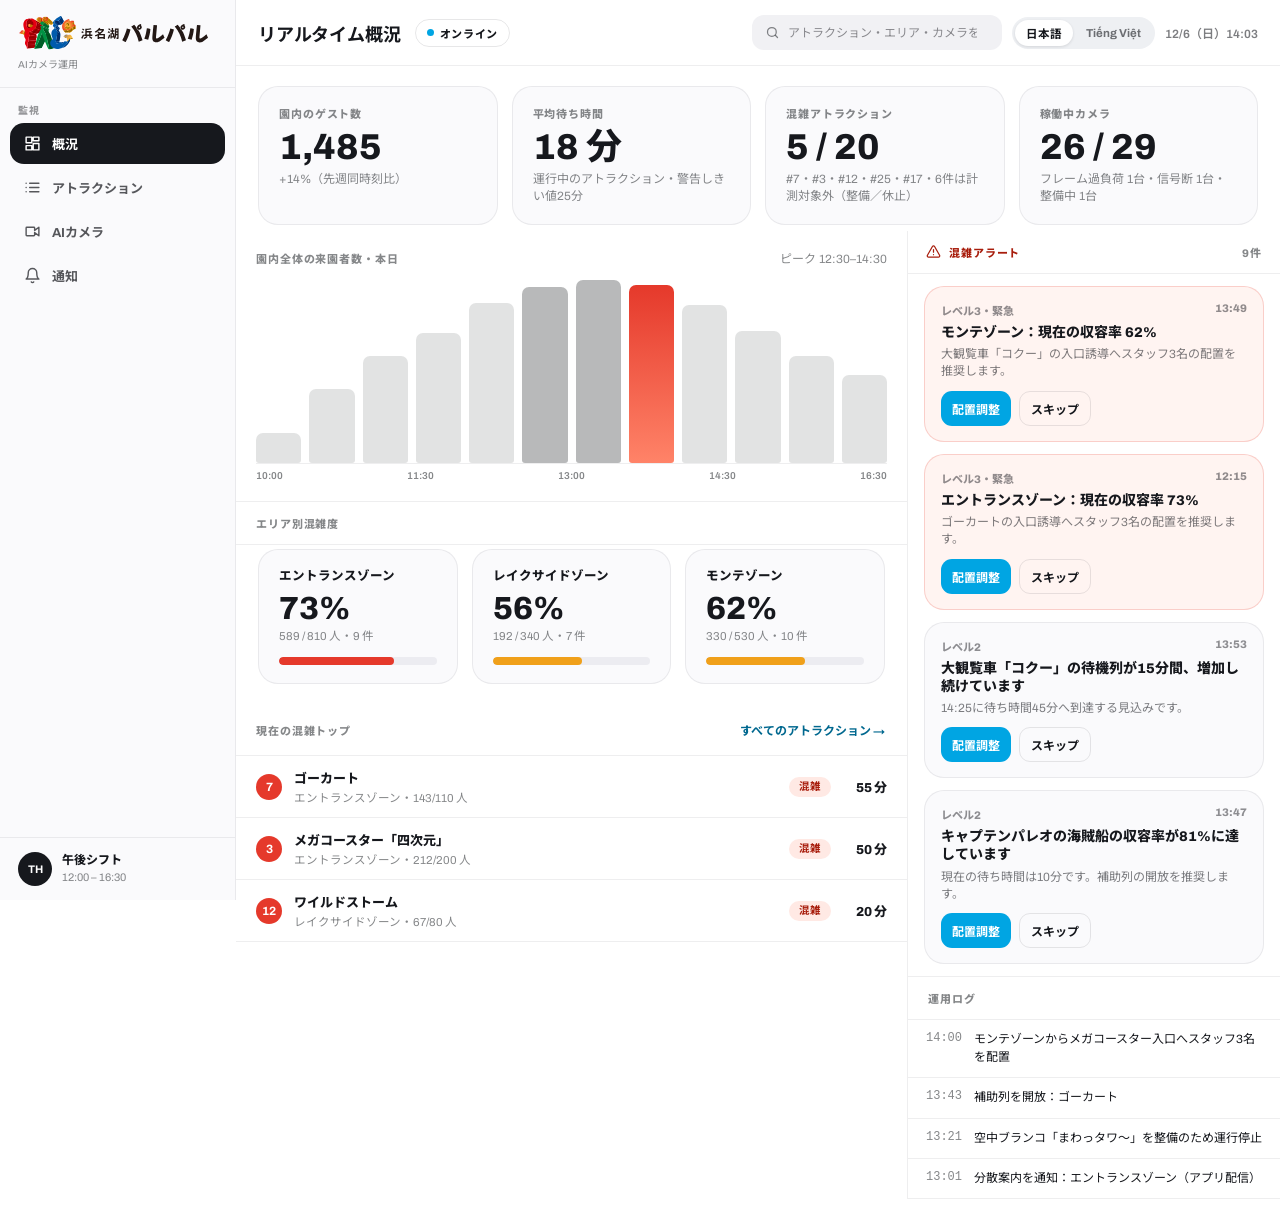
==== commit c2019d11: "Add ?v= version to JS/CSS links so browsers load updates at once GitHub Pages lets browsers cache fi" ====
--- a/admin.html
+++ b/admin.html
@@ -7,8 +7,8 @@
   <link rel="preconnect" href="https://fonts.googleapis.com">
   <link rel="preconnect" href="https://fonts.gstatic.com" crossorigin>
   <link href="https://fonts.googleapis.com/css2?family=Archivo:wght@400;500;600;700;800&family=Noto+Sans+JP:wght@400;500;700;800&display=swap" rel="stylesheet">
-  <link rel="stylesheet" href="css/base.css">
-  <link rel="stylesheet" href="css/admin.css">
+  <link rel="stylesheet" href="css/base.css?v=20261001">
+  <link rel="stylesheet" href="css/admin.css?v=20261001">
 </head>
 <body class="admin">
   <div class="shell">
@@ -36,10 +36,10 @@
   <div class="toast-wrap" id="toasts"></div>
   <div id="modal"></div>
 
-  <script src="data/attractions.js"></script>
-  <script src="js/icons.js"></script>
-  <script src="js/core.js"></script>
-  <script src="js/i18n.js"></script>
-  <script src="js/admin.js"></script>
+  <script src="data/attractions.js?v=20261001"></script>
+  <script src="js/icons.js?v=20261001"></script>
+  <script src="js/core.js?v=20261001"></script>
+  <script src="js/i18n.js?v=20261001"></script>
+  <script src="js/admin.js?v=20261001"></script>
 </body>
 </html>
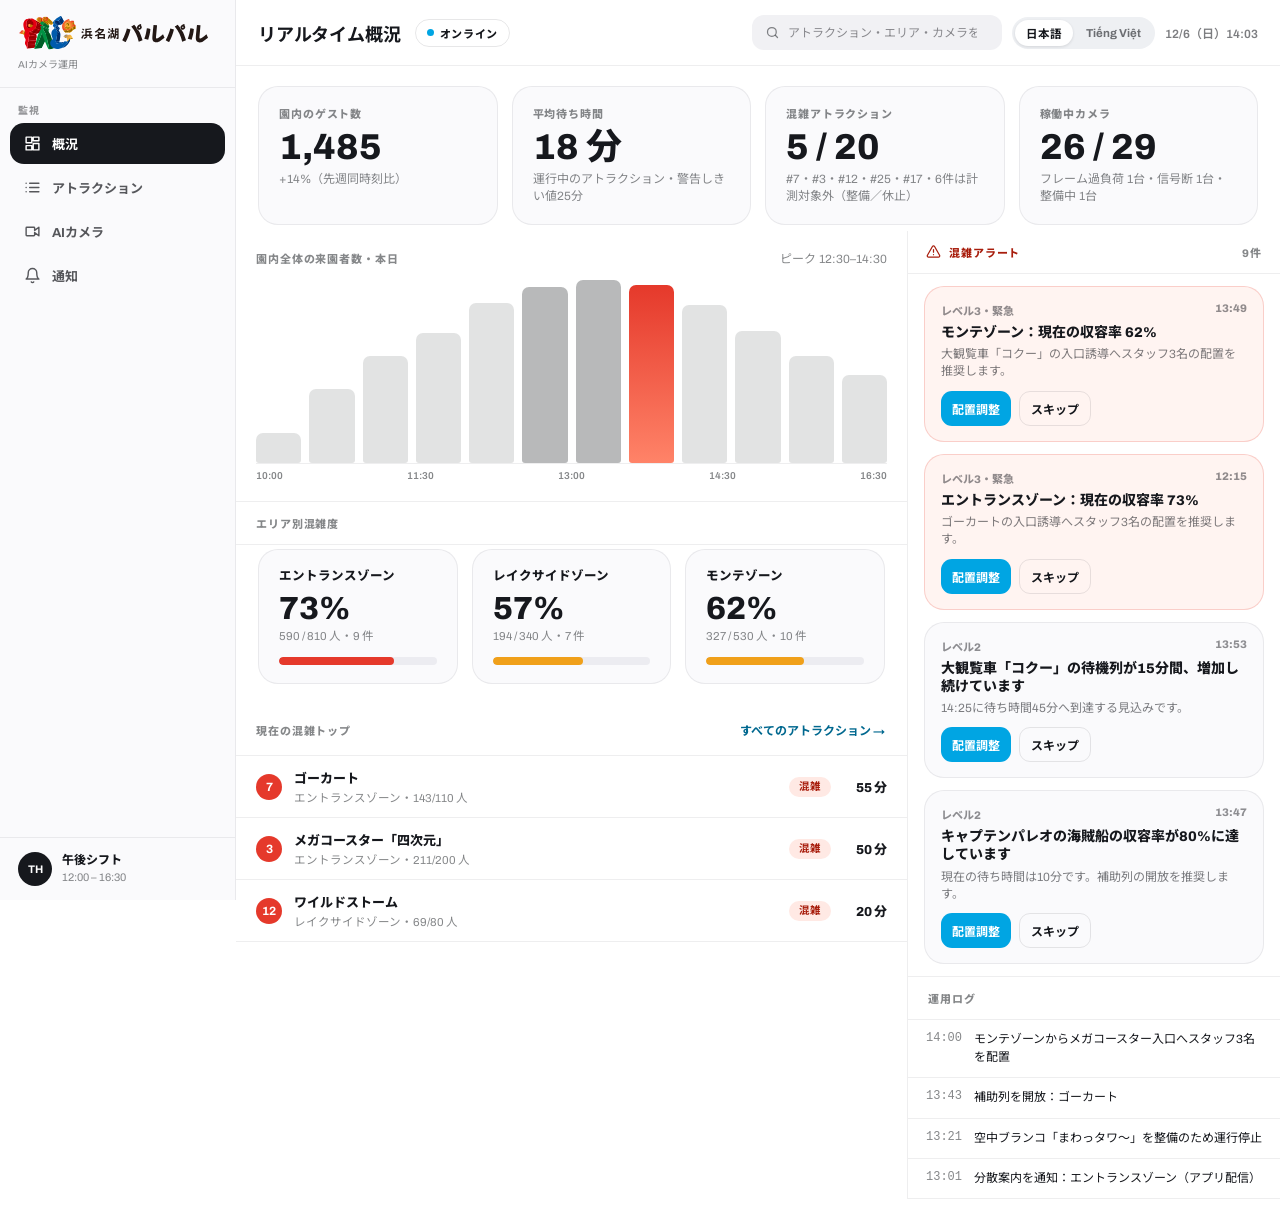
==== commit 620535a4: "Guest notices: unread notices first, newest first within each group Bump asset version to ?v=2026100" ====
--- a/admin.html
+++ b/admin.html
@@ -7,8 +7,8 @@
   <link rel="preconnect" href="https://fonts.googleapis.com">
   <link rel="preconnect" href="https://fonts.gstatic.com" crossorigin>
   <link href="https://fonts.googleapis.com/css2?family=Archivo:wght@400;500;600;700;800&family=Noto+Sans+JP:wght@400;500;700;800&display=swap" rel="stylesheet">
-  <link rel="stylesheet" href="css/base.css?v=20261001">
-  <link rel="stylesheet" href="css/admin.css?v=20261001">
+  <link rel="stylesheet" href="css/base.css?v=20261001b">
+  <link rel="stylesheet" href="css/admin.css?v=20261001b">
 </head>
 <body class="admin">
   <div class="shell">
@@ -36,10 +36,10 @@
   <div class="toast-wrap" id="toasts"></div>
   <div id="modal"></div>
 
-  <script src="data/attractions.js?v=20261001"></script>
-  <script src="js/icons.js?v=20261001"></script>
-  <script src="js/core.js?v=20261001"></script>
-  <script src="js/i18n.js?v=20261001"></script>
-  <script src="js/admin.js?v=20261001"></script>
+  <script src="data/attractions.js?v=20261001b"></script>
+  <script src="js/icons.js?v=20261001b"></script>
+  <script src="js/core.js?v=20261001b"></script>
+  <script src="js/i18n.js?v=20261001b"></script>
+  <script src="js/admin.js?v=20261001b"></script>
 </body>
 </html>
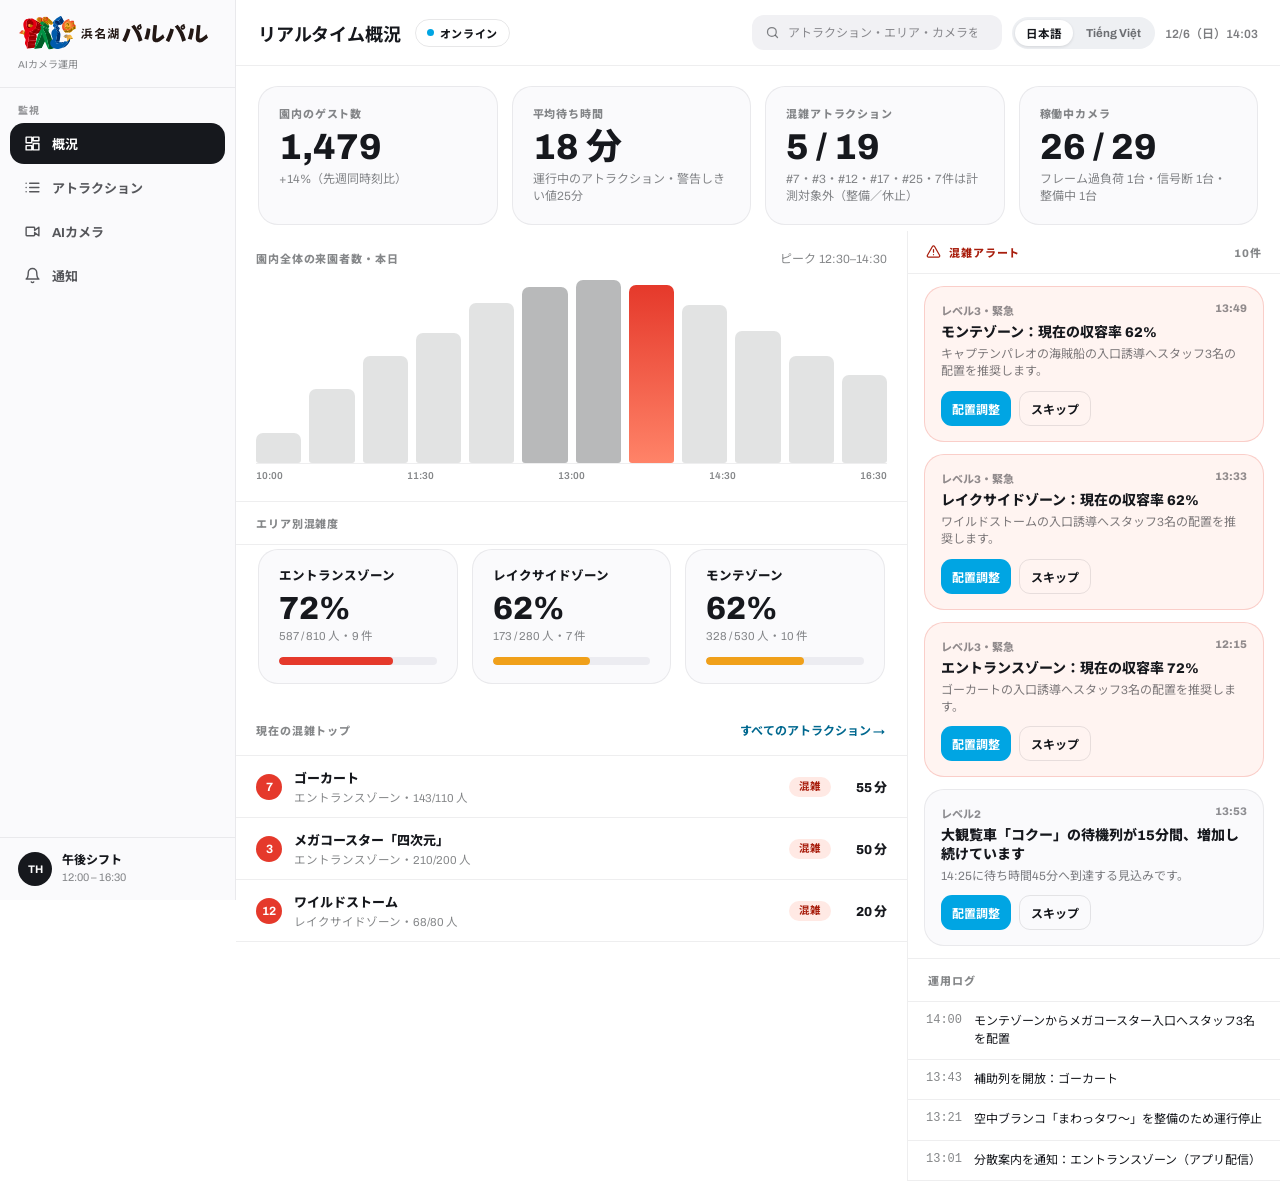
==== commit 429d7eb9: "Guest app: show 更新中 when a ride's queue cameras are all down When every queue camera of a ride is 信号" ====
--- a/admin.html
+++ b/admin.html
@@ -7,8 +7,8 @@
   <link rel="preconnect" href="https://fonts.googleapis.com">
   <link rel="preconnect" href="https://fonts.gstatic.com" crossorigin>
   <link href="https://fonts.googleapis.com/css2?family=Archivo:wght@400;500;600;700;800&family=Noto+Sans+JP:wght@400;500;700;800&display=swap" rel="stylesheet">
-  <link rel="stylesheet" href="css/base.css?v=20261001b">
-  <link rel="stylesheet" href="css/admin.css?v=20261001b">
+  <link rel="stylesheet" href="css/base.css?v=20261006a">
+  <link rel="stylesheet" href="css/admin.css?v=20261006a">
 </head>
 <body class="admin">
   <div class="shell">
@@ -36,10 +36,10 @@
   <div class="toast-wrap" id="toasts"></div>
   <div id="modal"></div>
 
-  <script src="data/attractions.js?v=20261001b"></script>
-  <script src="js/icons.js?v=20261001b"></script>
-  <script src="js/core.js?v=20261001b"></script>
-  <script src="js/i18n.js?v=20261001b"></script>
-  <script src="js/admin.js?v=20261001b"></script>
+  <script src="data/attractions.js?v=20261006a"></script>
+  <script src="js/icons.js?v=20261006a"></script>
+  <script src="js/core.js?v=20261006a"></script>
+  <script src="js/i18n.js?v=20261006a"></script>
+  <script src="js/admin.js?v=20261006a"></script>
 </body>
 </html>
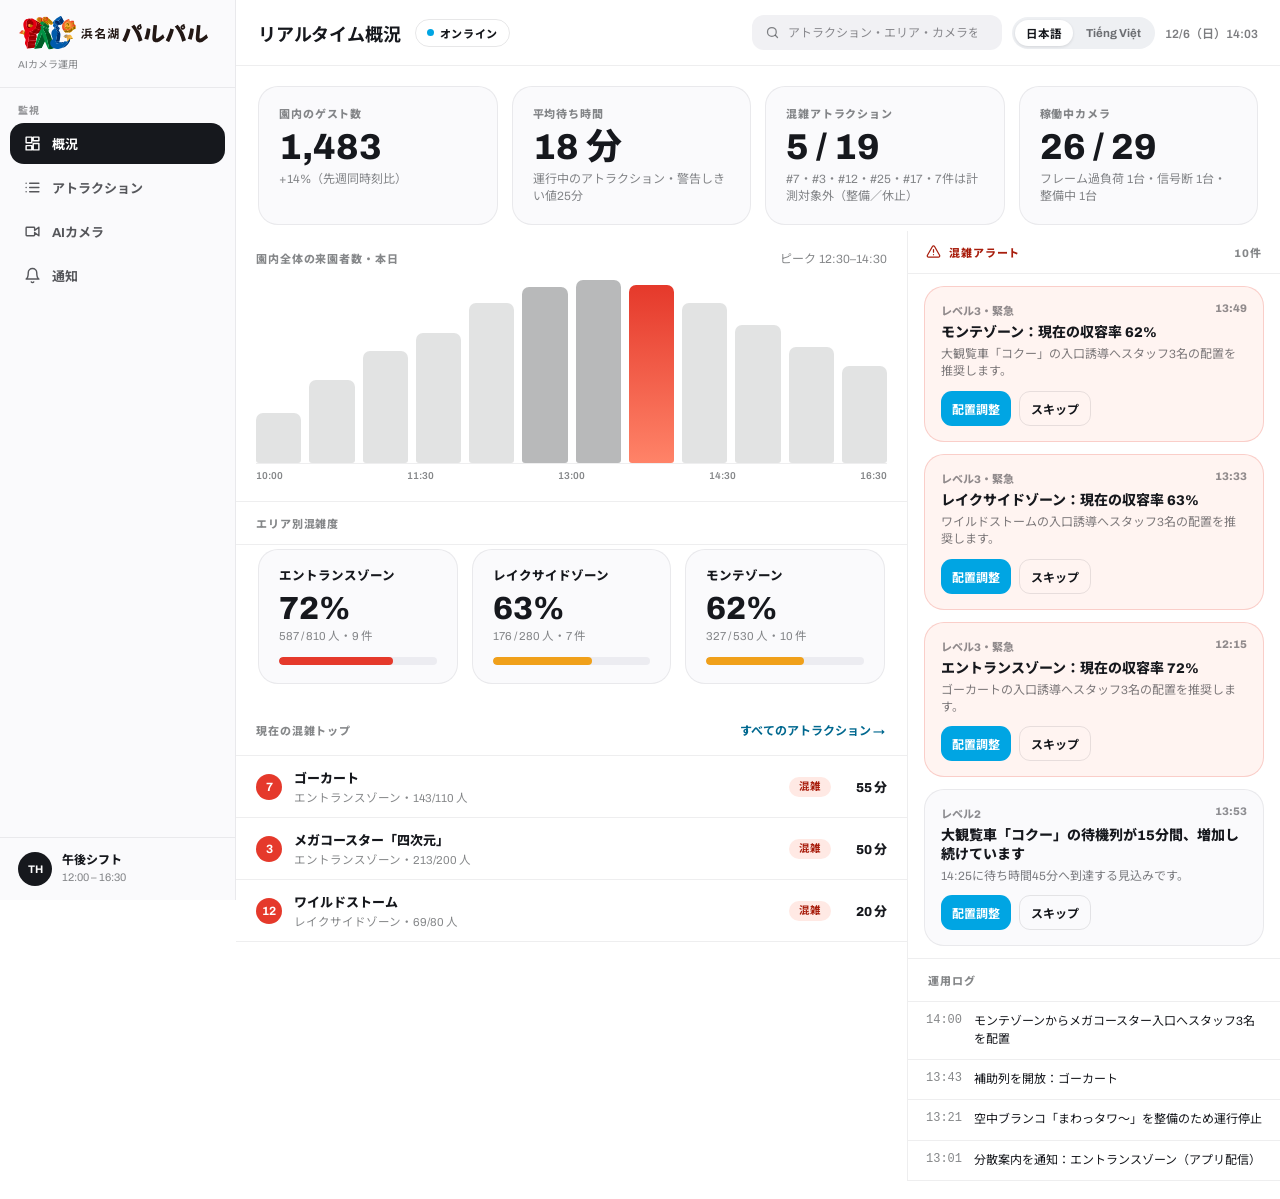
==== commit eb7859d1: "Demo: keep a headliner ride 混雑 during opening hours Mega Coaster (or Go-kart if it is closed) stays " ====
--- a/admin.html
+++ b/admin.html
@@ -7,8 +7,8 @@
   <link rel="preconnect" href="https://fonts.googleapis.com">
   <link rel="preconnect" href="https://fonts.gstatic.com" crossorigin>
   <link href="https://fonts.googleapis.com/css2?family=Archivo:wght@400;500;600;700;800&family=Noto+Sans+JP:wght@400;500;700;800&display=swap" rel="stylesheet">
-  <link rel="stylesheet" href="css/base.css?v=20261006a">
-  <link rel="stylesheet" href="css/admin.css?v=20261006a">
+  <link rel="stylesheet" href="css/base.css?v=20261007a">
+  <link rel="stylesheet" href="css/admin.css?v=20261007a">
 </head>
 <body class="admin">
   <div class="shell">
@@ -36,10 +36,10 @@
   <div class="toast-wrap" id="toasts"></div>
   <div id="modal"></div>
 
-  <script src="data/attractions.js?v=20261006a"></script>
-  <script src="js/icons.js?v=20261006a"></script>
-  <script src="js/core.js?v=20261006a"></script>
-  <script src="js/i18n.js?v=20261006a"></script>
-  <script src="js/admin.js?v=20261006a"></script>
+  <script src="data/attractions.js?v=20261007a"></script>
+  <script src="js/icons.js?v=20261007a"></script>
+  <script src="js/core.js?v=20261007a"></script>
+  <script src="js/i18n.js?v=20261007a"></script>
+  <script src="js/admin.js?v=20261007a"></script>
 </body>
 </html>
